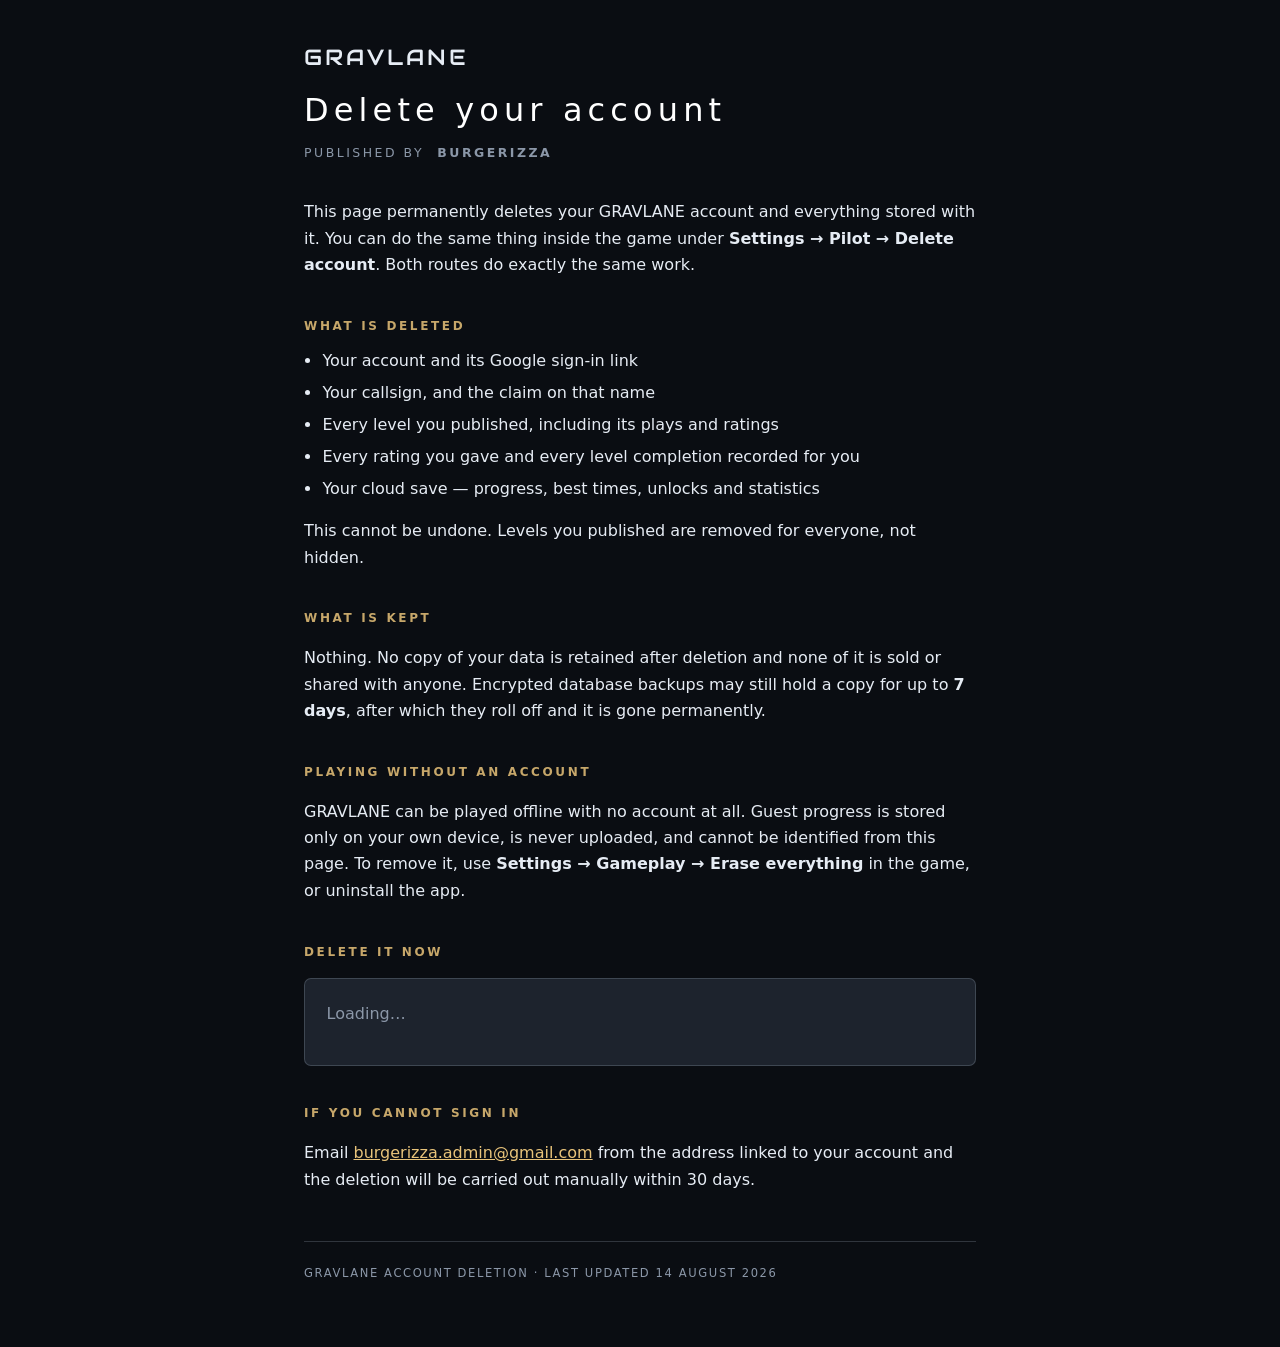
==== index.html @ 9b360b13 "Add files via upload" ====
<!doctype html>
<html lang="en">
<head>
<meta charset="utf-8">
<meta name="viewport" content="width=device-width, initial-scale=1">
<title>Delete your GRAVLANE account</title>
<meta name="description" content="Request deletion of your GRAVLANE account and all associated data.">
<!--
  ===========================================================================
  GRAVLANE — account deletion.

  Required by Google Play: an app that lets users create an account must offer
  deletion from inside the app AND from a public web page reachable without
  installing it. This is that page. The URL goes in Play Console under
  App content -> Data deletion.

  IT MUST READ AS A POLICY PAGE, NOT A FORM. A reviewer arrives signed out and
  never taps anything, so what is deleted and what is kept is stated in plain
  text above the interactive part. A page that is only a button gets rejected.

  Self-contained on purpose — no build step, no framework, one CDN import — so
  it can be dropped into any static host as a single file.

  BEFORE PUBLISHING, replace the two placeholders marked EDIT-ME below.
  ===========================================================================
-->
<style>
  /* The game wears STEEL — see DEFAULT_PALETTE in src/ui/palettes.js. These are
     that palette's tokens copied across verbatim rather than approximated, so
     this page and the app are one interface rather than two that nearly match.

     STEEL's register is SURFACES, not glow: desaturated slate panels you can
     see the edge of, with a single warm brass accent doing all the signalling.
     It is the least neon of the six, so nothing here gets a halo except the one
     primary button — which is exactly how .rbtn behaves in the game. */
  :root {
    --bg:#0a0d12;
    --panel:rgba(32, 39, 50, 0.88);
    --panel-solid:#1b2029;
    --line:rgba(180, 195, 215, 0.22);
    --txt:#e6ecf4;
    --dim:#8b97a8;
    --acc:#e8c37a;
    --acc2:#b9c6d8;
    --ok:#7fd6a0;
    --danger:#e8705f;
    --btn:rgba(180, 195, 215, 0.09);
    --btn-on:rgba(232, 195, 122, 0.22);
    --glow:rgba(232, 195, 122, 0.20);
    --font:'Segoe UI', system-ui, -apple-system, sans-serif;
  }
  /* Self-hosted beside this file, the same way the Capacitor build carries it,
     so the page owes nothing to a font CDN that could be slow or blocked. */
  @font-face {
    font-family:'Audiowide';
    font-style:normal; font-weight:400; font-display:swap;
    src:url('./audiowide.woff2') format('woff2');
  }
  * { box-sizing:border-box; }
  body {
    margin:0; background:var(--bg); color:var(--txt); line-height:1.65;
    font-family:var(--font);
    padding:2.5rem 1.25rem 4rem;
    -webkit-font-smoothing:antialiased;
  }
  main { max-width:42rem; margin:0 auto; }

  .wordmark {
    font-family:'Audiowide', var(--font);
    font-size:clamp(1.05rem, 3.4vw, 1.35rem);
    letter-spacing:.14em; color:var(--txt); margin:0 0 .5rem;
  }
  /* Weight 200 and wide tracking is how every screen title in the game is set
     (.settitle, .titlebar h2) — the shape of the type is as much the theme as
     the colour is. */
  h1 {
    font-weight:200; font-size:clamp(1.45rem, 5vw, 2rem);
    letter-spacing:.16em; color:#fff; margin:0 0 .4rem;
  }
  /* Matches .set-gt, the group heading inside the game's Settings screen. */
  h2 {
    font-size:.75rem; letter-spacing:.22em; text-transform:uppercase;
    color:var(--acc); opacity:.85; margin:2.4rem 0 .7rem;
  }
  .sub {
    color:var(--dim); font-size:.78rem; letter-spacing:.2em;
    text-transform:uppercase; margin:0 0 2.25rem;
  }
  ul { padding-left:1.15rem; margin:.5rem 0; }
  li { margin:.35rem 0; }
  a { color:var(--acc); }

  /* 7px radius and a hairline over a filled panel — the game's .set-row. */
  .card {
    background:var(--panel); border:1px solid var(--line); border-radius:7px;
    padding:1.35rem; margin-top:1rem;
  }

  /* .rbtn translated from a 52px circle to something a web form can use. The
     colour logic is carried over unchanged: accent text, accent 2px ring,
     btn-on fill, glow only on the primary. A hairline ring looked like a
     smudge on a phone, which is why the game settled on 2px. */
  button {
    font:inherit; font-size:.78rem; font-weight:600;
    letter-spacing:.18em; text-transform:uppercase;
    color:var(--acc); background:var(--btn-on);
    border:2px solid var(--acc); border-radius:7px;
    padding:.75rem 1.3rem; cursor:pointer;
    box-shadow:0 0 18px var(--glow);
    transition:filter .12s ease, transform .12s ease;
  }
  button:hover:not(:disabled) { filter:brightness(1.12); }
  button:active:not(:disabled) { transform:scale(.97); }
  button.danger {
    color:var(--danger); border-color:var(--danger);
    background:rgba(232, 112, 95, 0.12); box-shadow:none;
  }
  button.ghost {
    color:var(--dim); border-color:var(--line);
    background:var(--btn); box-shadow:none;
  }
  button:disabled { opacity:.32; cursor:default; box-shadow:none; }
  #signedin button { margin:0 .5rem .5rem 0; }

  .who { color:var(--dim); margin:0 0 1rem; word-break:break-all; }
  .who strong { color:var(--acc2); font-weight:600; }
  .note { color:var(--dim); font-size:.9rem; margin-top:1rem; }
  .bad { color:var(--danger); }
  .good { color:var(--ok); }
  footer {
    color:var(--dim); font-size:.72rem; letter-spacing:.14em;
    text-transform:uppercase; margin-top:3rem;
    border-top:1px solid var(--line); padding-top:1.35rem;
  }
  [hidden] { display:none !important; }
</style>
</head>
<body>
<main>

  <!-- The wordmark carries the game's identity in its own typeface, which frees
       the heading to be a plain sentence instead of a stretched brand line. -->
  <div class="wordmark">GRAVLANE</div>
  <h1>Delete your account</h1>
  <!-- EDIT-ME (1 of 2): your Play Console developer name. -->
  <p class="sub">published by <strong>&nbsp;Burgerizza&nbsp;</strong></p>

  <p>
    This page permanently deletes your GRAVLANE account and everything stored with it.
    You can do the same thing inside the game under <strong>Settings &rarr; Pilot &rarr; Delete account</strong>.
    Both routes do exactly the same work.
  </p>

  <h2>What is deleted</h2>
  <ul>
    <li>Your account and its Google sign-in link</li>
    <li>Your callsign, and the claim on that name</li>
    <li>Every level you published, including its plays and ratings</li>
    <li>Every rating you gave and every level completion recorded for you</li>
    <li>Your cloud save &mdash; progress, best times, unlocks and statistics</li>
  </ul>
  <p>This cannot be undone. Levels you published are removed for everyone, not hidden.</p>

  <h2>What is kept</h2>
  <p>
    Nothing. No copy of your data is retained after deletion and none of it is sold
    or shared with anyone. Encrypted database backups may still hold a copy for up
    to <strong>7 days</strong>, after which they roll off and it is gone permanently.
  </p>

  <h2>Playing without an account</h2>
  <p>
    GRAVLANE can be played offline with no account at all. Guest progress is stored
    only on your own device, is never uploaded, and cannot be identified from this
    page. To remove it, use <strong>Settings &rarr; Gameplay &rarr; Erase everything</strong>
    in the game, or uninstall the app.
  </p>

  <h2>Delete it now</h2>

  <div class="card">
    <!-- signed out -->
    <div id="signedout" hidden>
      <p class="who">Sign in with the same Google account you use in GRAVLANE. This
        is only used to prove the account is yours &mdash; nothing is stored by this page.</p>
      <button id="signin">Sign in with Google</button>
    </div>

    <!-- signed in -->
    <div id="signedin" hidden>
      <p class="who">Signed in as <strong id="who"></strong></p>
      <button id="del" class="danger">Delete my account</button>
      <button id="cancel" class="ghost">Cancel</button>
      <p class="note" id="delnote">You will be asked to confirm once.</p>
    </div>

    <!-- done -->
    <div id="done" hidden>
      <p class="good"><strong>Your account has been deleted.</strong></p>
      <p class="note" id="donenote"></p>
    </div>

    <!-- something went wrong -->
    <div id="failed" hidden>
      <p class="bad"><strong>That did not work.</strong></p>
      <p class="note" id="failnote"></p>
      <button id="retry">Try again</button>
    </div>

    <div id="loading">
      <p class="who">Loading&hellip;</p>
    </div>
  </div>

  <h2>If you cannot sign in</h2>
  <!-- EDIT-ME (2 of 2): a contact address you actually read. Play requires one. -->
  <p>
    Email <a href="mailto:burgerizza.admin@gmail.com">burgerizza.admin@gmail.com</a> from the address
    linked to your account and the deletion will be carried out manually within 30 days.
  </p>

  <footer>
    GRAVLANE account deletion &middot; last updated 14 August 2026
  </footer>

</main>

<script type="module">
// The project URL and publishable key are public by design: the key identifies
// the project and authorises nothing, and every real limit is a row-level
// security policy on the server. Same pair the game ships with.
const SUPA_URL = 'https://eduucawonxeflhscdujy.supabase.co';
const SUPA_KEY = 'sb_publishable_t0otS629qLY6FT-Oqa6Rlw_ykRGX6p7';

import { createClient } from 'https://esm.sh/@supabase/supabase-js@2';

// PKCE rather than the implicit default: the token arrives as a short-lived
// code in the query string instead of a full access token in the URL fragment,
// which is the difference between a browser history entry that is useless to a
// thief and one that is a live session.
const supa = createClient(SUPA_URL, SUPA_KEY, {
  auth: { flowType: 'pkce', detectSessionInUrl: true, persistSession: true },
});

const $ = (id) => document.getElementById(id);
const PANES = ['loading', 'signedout', 'signedin', 'done', 'failed'];
const show = (name) => { for (const p of PANES) $(p).hidden = p !== name; };
const fail = (msg) => { $('failnote').textContent = msg; show('failed'); };

// Where Google sends the browser back to. Derived rather than hard-coded so the
// same file works on any host — but the resulting URL must also be listed in
// Supabase -> Authentication -> URL Configuration -> Redirect URLs, or the
// round trip lands on the site root with an error instead of back here.
const selfUrl = () => location.origin + location.pathname;

async function refresh() {
  // An OAuth failure comes back as query params, and is worth naming: the usual
  // cause is this URL missing from the Supabase redirect allowlist.
  const q = new URLSearchParams(location.search);
  if (q.get('error')) {
    fail(q.get('error_description') || q.get('error'));
    history.replaceState({}, '', selfUrl());
    return;
  }
  const { data: { session } } = await supa.auth.getSession();
  if (!session) return show('signedout');
  $('who').textContent = session.user.email || 'your account';
  show('signedin');
}

$('signin').onclick = async () => {
  $('signin').disabled = true;
  const { error } = await supa.auth.signInWithOAuth({
    provider: 'google',
    options: { redirectTo: selfUrl() },
  });
  if (error) { $('signin').disabled = false; fail(error.message); }
};

$('cancel').onclick = async () => {
  await supa.auth.signOut().catch(() => {});
  location.href = selfUrl();
};

$('retry').onclick = () => { location.href = selfUrl(); };

// Two deliberate taps. The second is a different button label, so a double-tap
// or a stray click cannot destroy an account on its own.
let armed = false;
$('del').onclick = async () => {
  const btn = $('del');
  if (!armed) {
    armed = true;
    btn.textContent = 'Yes — delete permanently';
    $('delnote').textContent = 'Last chance. This cannot be undone.';
    return;
  }
  btn.disabled = true;
  $('cancel').disabled = true;
  btn.textContent = 'Deleting…';

  const { data: { session } } = await supa.auth.getSession();
  if (!session) return fail('Your sign-in expired. Sign in again and retry.');

  let res, body = null;
  try {
    res = await fetch(`${SUPA_URL}/functions/v1/delete-account`, {
      method: 'POST',
      headers: {
        Authorization: `Bearer ${session.access_token}`,
        apikey: SUPA_KEY,
        'Content-Type': 'application/json',
      },
    });
    body = await res.json().catch(() => null);
  } catch (e) {
    return fail('Could not reach the server. Check your connection and try again.');
  }
  if (!res.ok || !body?.ok) return fail(body?.error || `The server refused the request (${res.status}).`);

  const n = body.removed?.levels || 0;
  $('donenote').textContent = n
    ? `${n} published level${n === 1 ? '' : 's'} removed. You can close this page.`
    : 'You can close this page.';
  // Local only: the account is already gone, so a server sign-out would 403
  // against a token whose user no longer exists.
  await supa.auth.signOut({ scope: 'local' }).catch(() => {});
  show('done');
};

refresh();
</script>
</body>
</html>
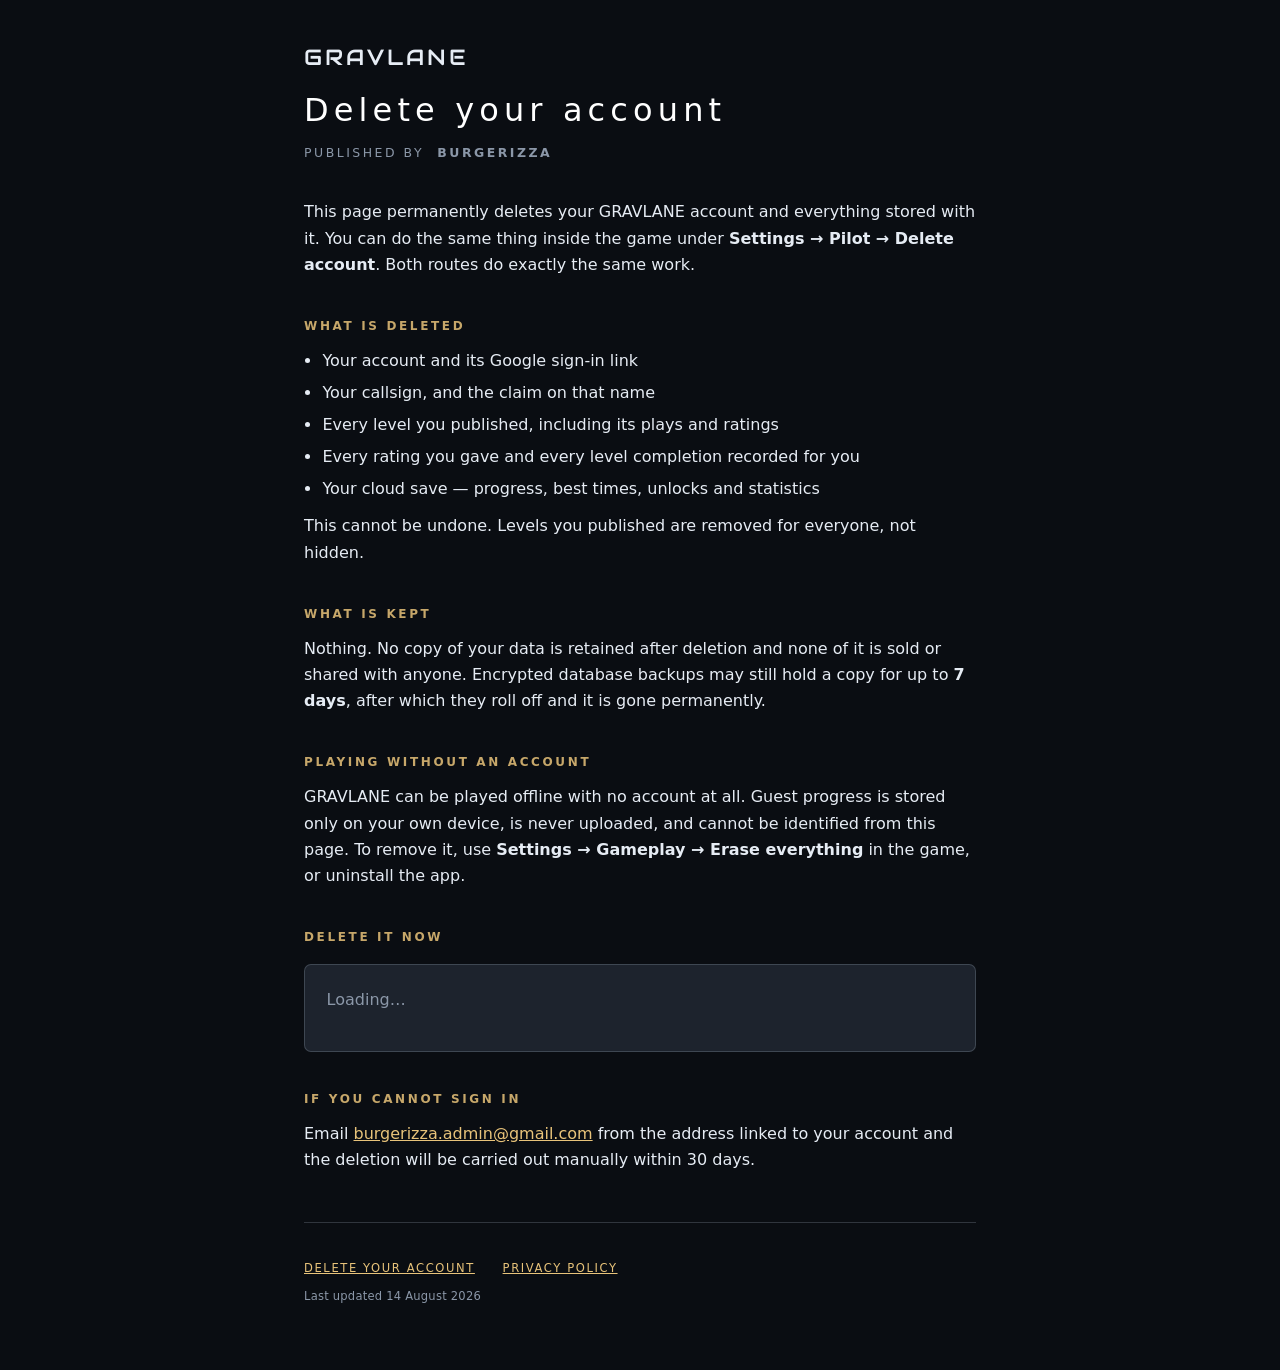
==== commit 10668093: "Add files via upload" ====
--- a/index.html
+++ b/index.html
@@ -18,122 +18,14 @@
   never taps anything, so what is deleted and what is kept is stated in plain
   text above the interactive part. A page that is only a button gets rejected.
 
-  Self-contained on purpose — no build step, no framework, one CDN import — so
-  it can be dropped into any static host as a single file.
+  No build step and no framework — this folder is the whole site and copies
+  onto any static host as-is. Four files: this page, privacy.html, the shared
+  style.css, and the title font beside them.
 
   BEFORE PUBLISHING, replace the two placeholders marked EDIT-ME below.
   ===========================================================================
 -->
-<style>
-  /* The game wears STEEL — see DEFAULT_PALETTE in src/ui/palettes.js. These are
-     that palette's tokens copied across verbatim rather than approximated, so
-     this page and the app are one interface rather than two that nearly match.
-
-     STEEL's register is SURFACES, not glow: desaturated slate panels you can
-     see the edge of, with a single warm brass accent doing all the signalling.
-     It is the least neon of the six, so nothing here gets a halo except the one
-     primary button — which is exactly how .rbtn behaves in the game. */
-  :root {
-    --bg:#0a0d12;
-    --panel:rgba(32, 39, 50, 0.88);
-    --panel-solid:#1b2029;
-    --line:rgba(180, 195, 215, 0.22);
-    --txt:#e6ecf4;
-    --dim:#8b97a8;
-    --acc:#e8c37a;
-    --acc2:#b9c6d8;
-    --ok:#7fd6a0;
-    --danger:#e8705f;
-    --btn:rgba(180, 195, 215, 0.09);
-    --btn-on:rgba(232, 195, 122, 0.22);
-    --glow:rgba(232, 195, 122, 0.20);
-    --font:'Segoe UI', system-ui, -apple-system, sans-serif;
-  }
-  /* Self-hosted beside this file, the same way the Capacitor build carries it,
-     so the page owes nothing to a font CDN that could be slow or blocked. */
-  @font-face {
-    font-family:'Audiowide';
-    font-style:normal; font-weight:400; font-display:swap;
-    src:url('./audiowide.woff2') format('woff2');
-  }
-  * { box-sizing:border-box; }
-  body {
-    margin:0; background:var(--bg); color:var(--txt); line-height:1.65;
-    font-family:var(--font);
-    padding:2.5rem 1.25rem 4rem;
-    -webkit-font-smoothing:antialiased;
-  }
-  main { max-width:42rem; margin:0 auto; }
-
-  .wordmark {
-    font-family:'Audiowide', var(--font);
-    font-size:clamp(1.05rem, 3.4vw, 1.35rem);
-    letter-spacing:.14em; color:var(--txt); margin:0 0 .5rem;
-  }
-  /* Weight 200 and wide tracking is how every screen title in the game is set
-     (.settitle, .titlebar h2) — the shape of the type is as much the theme as
-     the colour is. */
-  h1 {
-    font-weight:200; font-size:clamp(1.45rem, 5vw, 2rem);
-    letter-spacing:.16em; color:#fff; margin:0 0 .4rem;
-  }
-  /* Matches .set-gt, the group heading inside the game's Settings screen. */
-  h2 {
-    font-size:.75rem; letter-spacing:.22em; text-transform:uppercase;
-    color:var(--acc); opacity:.85; margin:2.4rem 0 .7rem;
-  }
-  .sub {
-    color:var(--dim); font-size:.78rem; letter-spacing:.2em;
-    text-transform:uppercase; margin:0 0 2.25rem;
-  }
-  ul { padding-left:1.15rem; margin:.5rem 0; }
-  li { margin:.35rem 0; }
-  a { color:var(--acc); }
-
-  /* 7px radius and a hairline over a filled panel — the game's .set-row. */
-  .card {
-    background:var(--panel); border:1px solid var(--line); border-radius:7px;
-    padding:1.35rem; margin-top:1rem;
-  }
-
-  /* .rbtn translated from a 52px circle to something a web form can use. The
-     colour logic is carried over unchanged: accent text, accent 2px ring,
-     btn-on fill, glow only on the primary. A hairline ring looked like a
-     smudge on a phone, which is why the game settled on 2px. */
-  button {
-    font:inherit; font-size:.78rem; font-weight:600;
-    letter-spacing:.18em; text-transform:uppercase;
-    color:var(--acc); background:var(--btn-on);
-    border:2px solid var(--acc); border-radius:7px;
-    padding:.75rem 1.3rem; cursor:pointer;
-    box-shadow:0 0 18px var(--glow);
-    transition:filter .12s ease, transform .12s ease;
-  }
-  button:hover:not(:disabled) { filter:brightness(1.12); }
-  button:active:not(:disabled) { transform:scale(.97); }
-  button.danger {
-    color:var(--danger); border-color:var(--danger);
-    background:rgba(232, 112, 95, 0.12); box-shadow:none;
-  }
-  button.ghost {
-    color:var(--dim); border-color:var(--line);
-    background:var(--btn); box-shadow:none;
-  }
-  button:disabled { opacity:.32; cursor:default; box-shadow:none; }
-  #signedin button { margin:0 .5rem .5rem 0; }
-
-  .who { color:var(--dim); margin:0 0 1rem; word-break:break-all; }
-  .who strong { color:var(--acc2); font-weight:600; }
-  .note { color:var(--dim); font-size:.9rem; margin-top:1rem; }
-  .bad { color:var(--danger); }
-  .good { color:var(--ok); }
-  footer {
-    color:var(--dim); font-size:.72rem; letter-spacing:.14em;
-    text-transform:uppercase; margin-top:3rem;
-    border-top:1px solid var(--line); padding-top:1.35rem;
-  }
-  [hidden] { display:none !important; }
-</style>
+<link rel="stylesheet" href="./style.css">
 </head>
 <body>
 <main>
@@ -220,7 +112,11 @@
   </p>
 
   <footer>
-    GRAVLANE account deletion &middot; last updated 14 August 2026
+    <div class="pagenav">
+      <a href="#">Delete your account</a>
+      <a href="./privacy.html">Privacy policy</a>
+    </div>
+    <span class="upd">Last updated 14 August 2026</span>
   </footer>
 
 </main>
--- a/style.css
+++ b/style.css
@@ -0,0 +1,143 @@
+/* GRAVLANE support pages — shared theme.
+ * Split out of the deletion page once there were two pages to keep in step;
+ * a palette copied into two files is a palette that drifts. */
+
+/* The game wears STEEL — see DEFAULT_PALETTE in src/ui/palettes.js. These are
+   that palette's tokens copied across verbatim rather than approximated, so
+   this page and the app are one interface rather than two that nearly match.
+
+   STEEL's register is SURFACES, not glow: desaturated slate panels you can
+   see the edge of, with a single warm brass accent doing all the signalling.
+   It is the least neon of the six, so nothing here gets a halo except the one
+   primary button — which is exactly how .rbtn behaves in the game. */
+:root {
+  --bg:#0a0d12;
+  --panel:rgba(32, 39, 50, 0.88);
+  --panel-solid:#1b2029;
+  --line:rgba(180, 195, 215, 0.22);
+  --txt:#e6ecf4;
+  --dim:#8b97a8;
+  --acc:#e8c37a;
+  --acc2:#b9c6d8;
+  --ok:#7fd6a0;
+  --danger:#e8705f;
+  --btn:rgba(180, 195, 215, 0.09);
+  --btn-on:rgba(232, 195, 122, 0.22);
+  --glow:rgba(232, 195, 122, 0.20);
+  --font:'Segoe UI', system-ui, -apple-system, sans-serif;
+}
+/* Self-hosted beside this file, the same way the Capacitor build carries it,
+   so the page owes nothing to a font CDN that could be slow or blocked. */
+@font-face {
+  font-family:'Audiowide';
+  font-style:normal; font-weight:400; font-display:swap;
+  src:url('./audiowide.woff2') format('woff2');
+}
+* { box-sizing:border-box; }
+body {
+  margin:0; background:var(--bg); color:var(--txt); line-height:1.65;
+  font-family:var(--font);
+  padding:2.5rem 1.25rem 4rem;
+  -webkit-font-smoothing:antialiased;
+}
+main { max-width:42rem; margin:0 auto; }
+
+.wordmark {
+  font-family:'Audiowide', var(--font);
+  font-size:clamp(1.05rem, 3.4vw, 1.35rem);
+  letter-spacing:.14em; color:var(--txt); margin:0 0 .5rem;
+}
+/* Weight 200 and wide tracking is how every screen title in the game is set
+   (.settitle, .titlebar h2) — the shape of the type is as much the theme as
+   the colour is. */
+h1 {
+  font-weight:200; font-size:clamp(1.45rem, 5vw, 2rem);
+  letter-spacing:.16em; color:#fff; margin:0 0 .4rem;
+}
+/* Matches .set-gt, the group heading inside the game's Settings screen. */
+h2 {
+  font-size:.75rem; letter-spacing:.22em; text-transform:uppercase;
+  color:var(--acc); opacity:.85; margin:2.4rem 0 .7rem;
+}
+.sub {
+  color:var(--dim); font-size:.78rem; letter-spacing:.2em;
+  text-transform:uppercase; margin:0 0 2.25rem;
+}
+ul { padding-left:1.15rem; margin:.5rem 0; }
+li { margin:.35rem 0; }
+a { color:var(--acc); }
+
+/* 7px radius and a hairline over a filled panel — the game's .set-row. */
+.card {
+  background:var(--panel); border:1px solid var(--line); border-radius:7px;
+  padding:1.35rem; margin-top:1rem;
+}
+
+/* .rbtn translated from a 52px circle to something a web form can use. The
+   colour logic is carried over unchanged: accent text, accent 2px ring,
+   btn-on fill, glow only on the primary. A hairline ring looked like a
+   smudge on a phone, which is why the game settled on 2px. */
+button {
+  font:inherit; font-size:.78rem; font-weight:600;
+  letter-spacing:.18em; text-transform:uppercase;
+  color:var(--acc); background:var(--btn-on);
+  border:2px solid var(--acc); border-radius:7px;
+  padding:.75rem 1.3rem; cursor:pointer;
+  box-shadow:0 0 18px var(--glow);
+  transition:filter .12s ease, transform .12s ease;
+}
+button:hover:not(:disabled) { filter:brightness(1.12); }
+button:active:not(:disabled) { transform:scale(.97); }
+button.danger {
+  color:var(--danger); border-color:var(--danger);
+  background:rgba(232, 112, 95, 0.12); box-shadow:none;
+}
+button.ghost {
+  color:var(--dim); border-color:var(--line);
+  background:var(--btn); box-shadow:none;
+}
+button:disabled { opacity:.32; cursor:default; box-shadow:none; }
+#signedin button { margin:0 .5rem .5rem 0; }
+
+.who { color:var(--dim); margin:0 0 1rem; word-break:break-all; }
+.who strong { color:var(--acc2); font-weight:600; }
+.note { color:var(--dim); font-size:.9rem; margin-top:1rem; }
+.bad { color:var(--danger); }
+.good { color:var(--ok); }
+footer {
+  color:var(--dim); font-size:.72rem; letter-spacing:.14em;
+  text-transform:uppercase; margin-top:3rem;
+  border-top:1px solid var(--line); padding-top:1.35rem;
+}
+[hidden] { display:none !important; }
+
+/* ---- additions for the privacy page --------------------------------------
+   It is a long read rather than a short form, so it needs a lede, a summary
+   block that can be skimmed instead of read, and links between the two pages. */
+
+/* The one paragraph someone will actually read. Given the accent's weight
+   without a fill, so it reads as emphasis rather than as a warning. */
+.lede {
+  border-left:2px solid var(--acc);
+  padding:.1rem 0 .1rem 1rem; margin:1.5rem 0;
+  color:var(--acc2);
+}
+
+/* "The short version" — the whole policy, for people who will not read it. */
+.summary { background:var(--panel); border:1px solid var(--line); border-radius:7px;
+           padding:1.1rem 1.35rem; margin:1rem 0 .5rem; }
+.summary ul { margin:0; }
+.summary li { margin:.45rem 0; }
+
+/* Sub-heads inside a section. Steel, not brass: the accent is reserved for
+   section headings, and spending it here would flatten the hierarchy. */
+h3 {
+  font-size:.9rem; font-weight:600; letter-spacing:.06em;
+  color:var(--acc2); margin:1.5rem 0 .3rem;
+}
+h3 + p { margin-top:0; }
+p { margin:.7rem 0; }
+
+.pagenav { margin-top:.9rem; }
+.pagenav a { margin-right:1.4rem; white-space:nowrap; }
+footer .upd { display:block; margin-top:.6rem; text-transform:none; letter-spacing:.02em; }
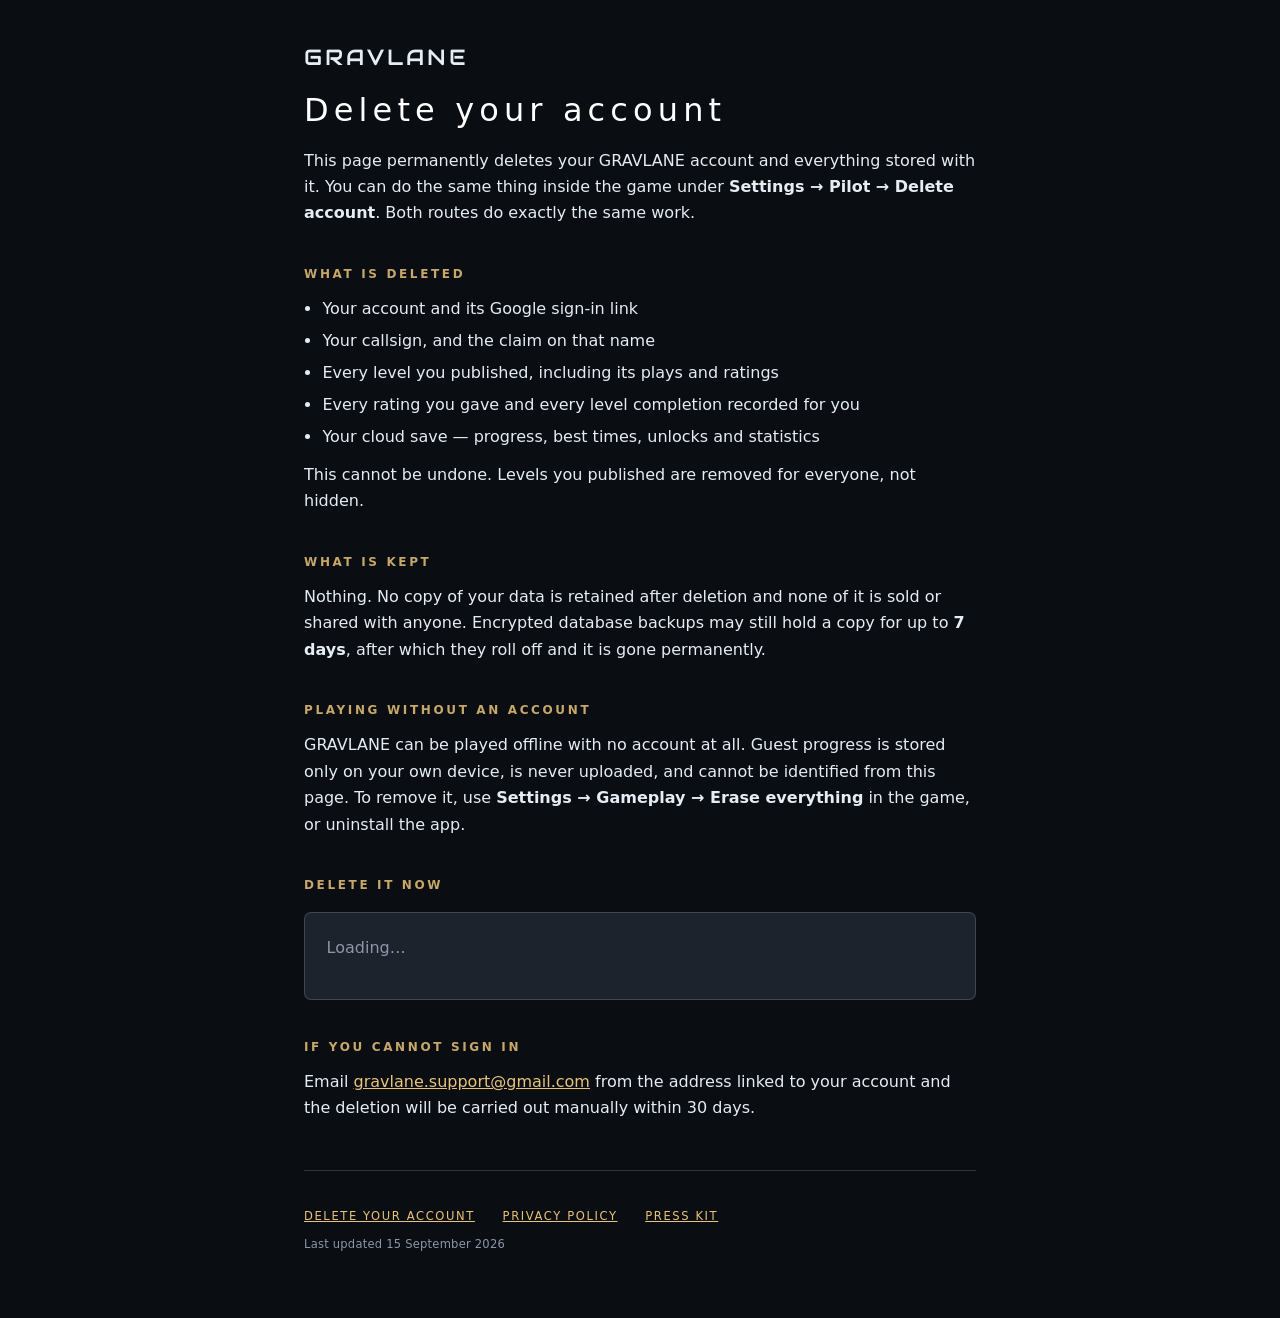
==== commit 8d2e5a44: "Add files via upload" ====
--- a/index.html
+++ b/index.html
@@ -19,10 +19,10 @@
   text above the interactive part. A page that is only a button gets rejected.
 
   No build step and no framework — this folder is the whole site and copies
-  onto any static host as-is. Four files: this page, privacy.html, the shared
-  style.css, and the title font beside them.
-
-  BEFORE PUBLISHING, replace the two placeholders marked EDIT-ME below.
+  onto any static host as-is. The pages are this one, privacy.html and
+  presskit.html, sharing style.css, the title font and ./press/ beside them.
+  Every link between them is relative, so the folder works wherever it lands.
+
   ===========================================================================
 -->
 <link rel="stylesheet" href="./style.css">
@@ -34,8 +34,6 @@
        the heading to be a plain sentence instead of a stretched brand line. -->
   <div class="wordmark">GRAVLANE</div>
   <h1>Delete your account</h1>
-  <!-- EDIT-ME (1 of 2): your Play Console developer name. -->
-  <p class="sub">published by <strong>&nbsp;Burgerizza&nbsp;</strong></p>
 
   <p>
     This page permanently deletes your GRAVLANE account and everything stored with it.
@@ -105,9 +103,8 @@
   </div>
 
   <h2>If you cannot sign in</h2>
-  <!-- EDIT-ME (2 of 2): a contact address you actually read. Play requires one. -->
-  <p>
-    Email <a href="mailto:burgerizza.admin@gmail.com">burgerizza.admin@gmail.com</a> from the address
+  <p>
+    Email <a href="mailto:gravlane.support@gmail.com">gravlane.support@gmail.com</a> from the address
     linked to your account and the deletion will be carried out manually within 30 days.
   </p>
 
@@ -115,8 +112,9 @@
     <div class="pagenav">
       <a href="#">Delete your account</a>
       <a href="./privacy.html">Privacy policy</a>
-    </div>
-    <span class="upd">Last updated 14 August 2026</span>
+      <a href="./presskit.html">Press kit</a>
+    </div>
+    <span class="upd">Last updated 15 September 2026</span>
   </footer>
 
 </main>
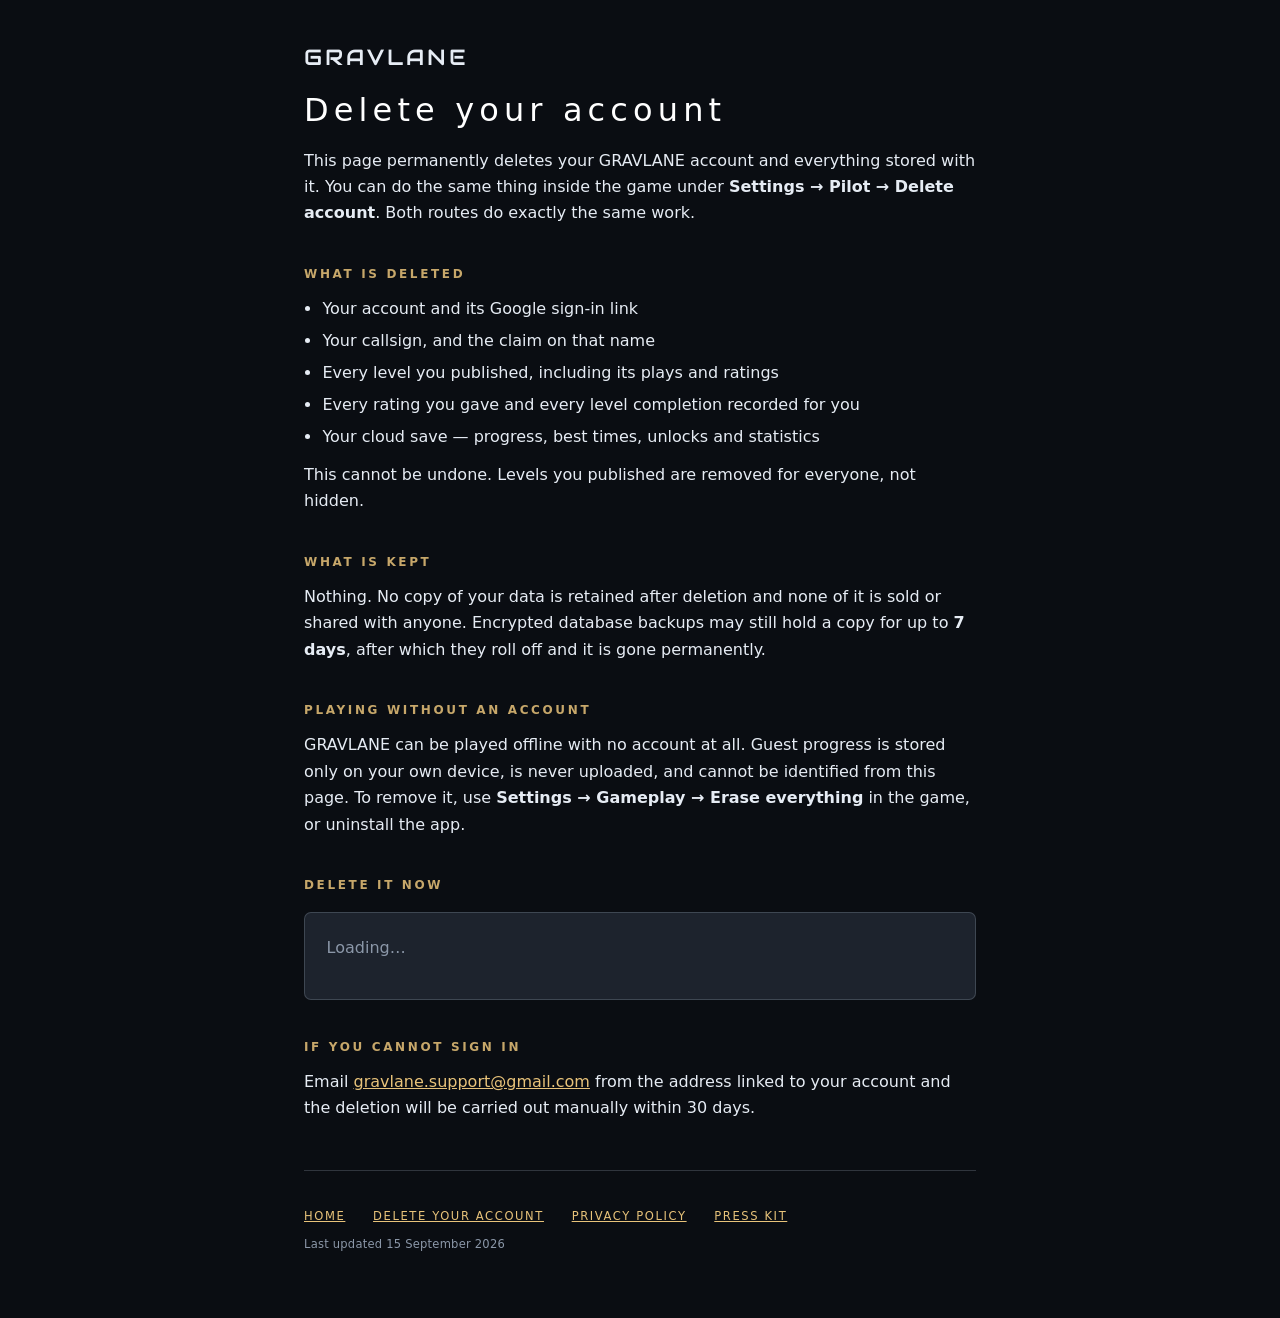
==== commit 5eade9c8: "Add a real home page and one favicon on every page The TikTok app review asked for the website URL t" ====
--- a/index.html
+++ b/index.html
@@ -26,6 +26,10 @@
   ===========================================================================
 -->
 <link rel="stylesheet" href="./style.css">
+<link rel="icon" href="./favicon.ico" sizes="any">
+<link rel="icon" type="image/png" sizes="32x32" href="./icon-32.png">
+<link rel="icon" type="image/png" sizes="192x192" href="./icon-192.png">
+<link rel="apple-touch-icon" href="./apple-touch-icon.png">
 </head>
 <body>
 <main>
@@ -110,6 +114,7 @@
 
   <footer>
     <div class="pagenav">
+      <a href="./home.html">Home</a>
       <a href="#">Delete your account</a>
       <a href="./privacy.html">Privacy policy</a>
       <a href="./presskit.html">Press kit</a>
